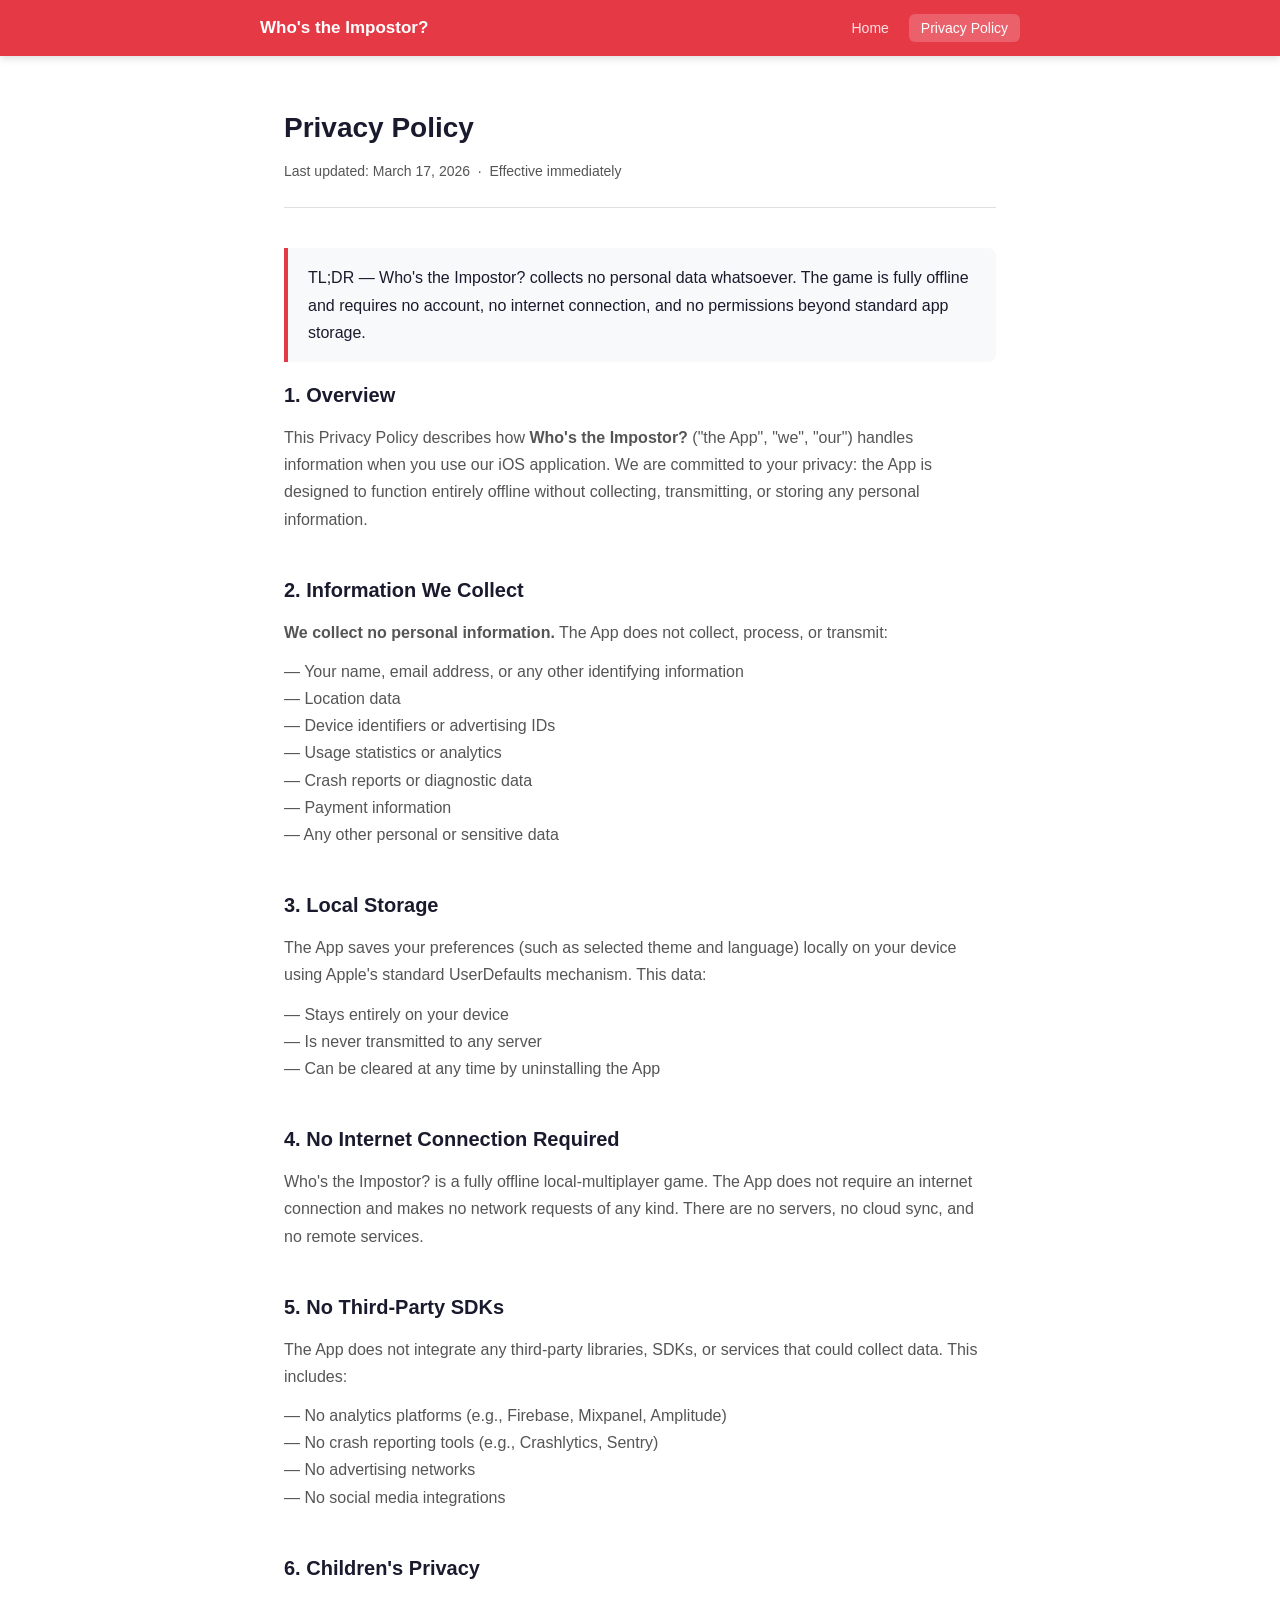
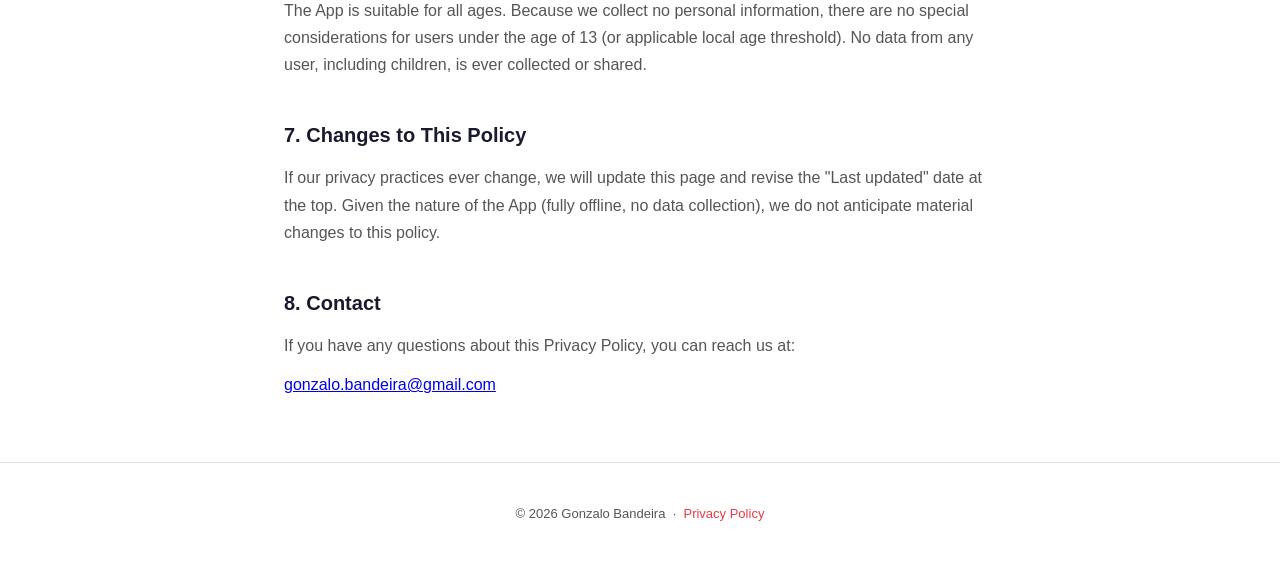
==== docs/privacy.html @ 729ce061 "Add privacy policy page hosted via GitHub Pages Creates docs/ with privacy.html, index.html, and sty" ====
<!DOCTYPE html>
<html lang="en">
<head>
  <meta charset="UTF-8">
  <meta name="viewport" content="width=device-width, initial-scale=1.0">
  <title>Privacy Policy — Who's the Impostor?</title>
  <meta name="description" content="Privacy Policy for Who's the Impostor? — a fully offline party game that collects no personal data.">
  <link rel="stylesheet" href="styles.css">
</head>
<body>

<nav>
  <div class="nav-inner">
    <a href="index.html" class="nav-brand">Who's the Impostor?</a>
    <ul>
      <li><a href="index.html">Home</a></li>
      <li><a href="privacy.html" class="active">Privacy Policy</a></li>
    </ul>
  </div>
</nav>

<main>
  <div class="page-header">
    <h1>Privacy Policy</h1>
    <p class="meta">Last updated: March 17, 2026 &nbsp;·&nbsp; Effective immediately</p>
  </div>

  <div class="highlight-box">
    <p>TL;DR — Who's the Impostor? collects no personal data whatsoever. The game is fully offline and requires no account, no internet connection, and no permissions beyond standard app storage.</p>
  </div>

  <section>
    <h2>1. Overview</h2>
    <p>This Privacy Policy describes how <strong>Who's the Impostor?</strong> ("the App", "we", "our") handles information when you use our iOS application. We are committed to your privacy: the App is designed to function entirely offline without collecting, transmitting, or storing any personal information.</p>
  </section>

  <section>
    <h2>2. Information We Collect</h2>
    <p><strong>We collect no personal information.</strong> The App does not collect, process, or transmit:</p>
    <p>— Your name, email address, or any other identifying information<br>
       — Location data<br>
       — Device identifiers or advertising IDs<br>
       — Usage statistics or analytics<br>
       — Crash reports or diagnostic data<br>
       — Payment information<br>
       — Any other personal or sensitive data</p>
  </section>

  <section>
    <h2>3. Local Storage</h2>
    <p>The App saves your preferences (such as selected theme and language) locally on your device using Apple's standard UserDefaults mechanism. This data:</p>
    <p>— Stays entirely on your device<br>
       — Is never transmitted to any server<br>
       — Can be cleared at any time by uninstalling the App</p>
  </section>

  <section>
    <h2>4. No Internet Connection Required</h2>
    <p>Who's the Impostor? is a fully offline local-multiplayer game. The App does not require an internet connection and makes no network requests of any kind. There are no servers, no cloud sync, and no remote services.</p>
  </section>

  <section>
    <h2>5. No Third-Party SDKs</h2>
    <p>The App does not integrate any third-party libraries, SDKs, or services that could collect data. This includes:</p>
    <p>— No analytics platforms (e.g., Firebase, Mixpanel, Amplitude)<br>
       — No crash reporting tools (e.g., Crashlytics, Sentry)<br>
       — No advertising networks<br>
       — No social media integrations</p>
  </section>

  <section>
    <h2>6. Children's Privacy</h2>
    <p>The App is suitable for all ages. Because we collect no personal information, there are no special considerations for users under the age of 13 (or applicable local age threshold). No data from any user, including children, is ever collected or shared.</p>
  </section>

  <section>
    <h2>7. Changes to This Policy</h2>
    <p>If our privacy practices ever change, we will update this page and revise the "Last updated" date at the top. Given the nature of the App (fully offline, no data collection), we do not anticipate material changes to this policy.</p>
  </section>

  <section>
    <h2>8. Contact</h2>
    <p>If you have any questions about this Privacy Policy, you can reach us at:</p>
    <p><a href="mailto:gonzalo.bandeira@gmail.com">gonzalo.bandeira@gmail.com</a></p>
  </section>
</main>

<footer>
  <p>&copy; 2026 Gonzalo Bandeira &nbsp;·&nbsp; <a href="privacy.html">Privacy Policy</a></p>
</footer>

</body>
</html>
---- docs/styles.css ----
:root {
  --primary: #E63946;
  --primary-dark: #c1121f;
  --text: #1a1a2e;
  --text-muted: #555;
  --bg: #ffffff;
  --bg-secondary: #f8f9fa;
  --border: #e0e0e0;
  --max-width: 760px;
  --font: -apple-system, BlinkMacSystemFont, "Segoe UI", Roboto, Helvetica, Arial, sans-serif;
}

* {
  box-sizing: border-box;
  margin: 0;
  padding: 0;
}

body {
  font-family: var(--font);
  color: var(--text);
  background: var(--bg);
  line-height: 1.7;
  font-size: 16px;
}

/* Navigation */
nav {
  background: var(--primary);
  padding: 0 24px;
  position: sticky;
  top: 0;
  z-index: 100;
  box-shadow: 0 2px 8px rgba(0,0,0,0.15);
}

nav .nav-inner {
  max-width: var(--max-width);
  margin: 0 auto;
  display: flex;
  align-items: center;
  justify-content: space-between;
  height: 56px;
}

nav .nav-brand {
  color: #fff;
  font-weight: 700;
  font-size: 17px;
  text-decoration: none;
}

nav ul {
  list-style: none;
  display: flex;
  gap: 8px;
}

nav ul a {
  color: rgba(255,255,255,0.85);
  text-decoration: none;
  font-size: 14px;
  font-weight: 500;
  padding: 6px 12px;
  border-radius: 6px;
  transition: background 0.15s, color 0.15s;
}

nav ul a:hover,
nav ul a.active {
  background: rgba(255,255,255,0.2);
  color: #fff;
}

/* Layout */
main {
  max-width: var(--max-width);
  margin: 48px auto;
  padding: 0 24px;
}

/* Hero */
.hero {
  text-align: center;
  padding: 64px 0 48px;
  border-bottom: 1px solid var(--border);
  margin-bottom: 48px;
}

.hero .app-icon {
  width: 88px;
  height: 88px;
  border-radius: 20px;
  background: var(--primary);
  display: flex;
  align-items: center;
  justify-content: center;
  margin: 0 auto 24px;
  font-size: 44px;
}

.hero h1 {
  font-size: 32px;
  font-weight: 800;
  color: var(--text);
  margin-bottom: 8px;
}

.hero .subtitle {
  color: var(--text-muted);
  font-size: 17px;
}

/* Cards on index */
.cards {
  display: grid;
  grid-template-columns: repeat(auto-fit, minmax(280px, 1fr));
  gap: 24px;
  margin-top: 40px;
}

.card {
  border: 1px solid var(--border);
  border-radius: 12px;
  padding: 28px;
  text-decoration: none;
  color: var(--text);
  transition: box-shadow 0.15s, border-color 0.15s;
}

.card:hover {
  box-shadow: 0 4px 16px rgba(0,0,0,0.08);
  border-color: var(--primary);
}

.card .card-icon {
  font-size: 32px;
  margin-bottom: 12px;
}

.card h2 {
  font-size: 18px;
  font-weight: 700;
  margin-bottom: 8px;
}

.card p {
  color: var(--text-muted);
  font-size: 14px;
}

/* Page header */
.page-header {
  margin-bottom: 40px;
  padding-bottom: 24px;
  border-bottom: 1px solid var(--border);
}

.page-header h1 {
  font-size: 28px;
  font-weight: 800;
  margin-bottom: 8px;
}

.page-header .meta {
  color: var(--text-muted);
  font-size: 14px;
}

/* Sections */
section {
  margin-bottom: 40px;
}

section h2 {
  font-size: 20px;
  font-weight: 700;
  margin-bottom: 12px;
  color: var(--text);
}

section p {
  color: var(--text-muted);
  margin-bottom: 12px;
}

section p:last-child {
  margin-bottom: 0;
}

/* Highlight box */
.highlight-box {
  background: var(--bg-secondary);
  border-left: 4px solid var(--primary);
  border-radius: 0 8px 8px 0;
  padding: 16px 20px;
  margin: 16px 0;
}

.highlight-box p {
  margin: 0;
  font-weight: 500;
  color: var(--text);
}

/* Footer */
footer {
  text-align: center;
  padding: 40px 24px;
  border-top: 1px solid var(--border);
  color: var(--text-muted);
  font-size: 13px;
  margin-top: 64px;
}

footer a {
  color: var(--primary);
  text-decoration: none;
}

footer a:hover {
  text-decoration: underline;
}

@media (max-width: 600px) {
  .hero h1 { font-size: 26px; }
  nav .nav-brand { font-size: 15px; }
}

@media print {
  nav { display: none; }
  main { margin: 0; }
}
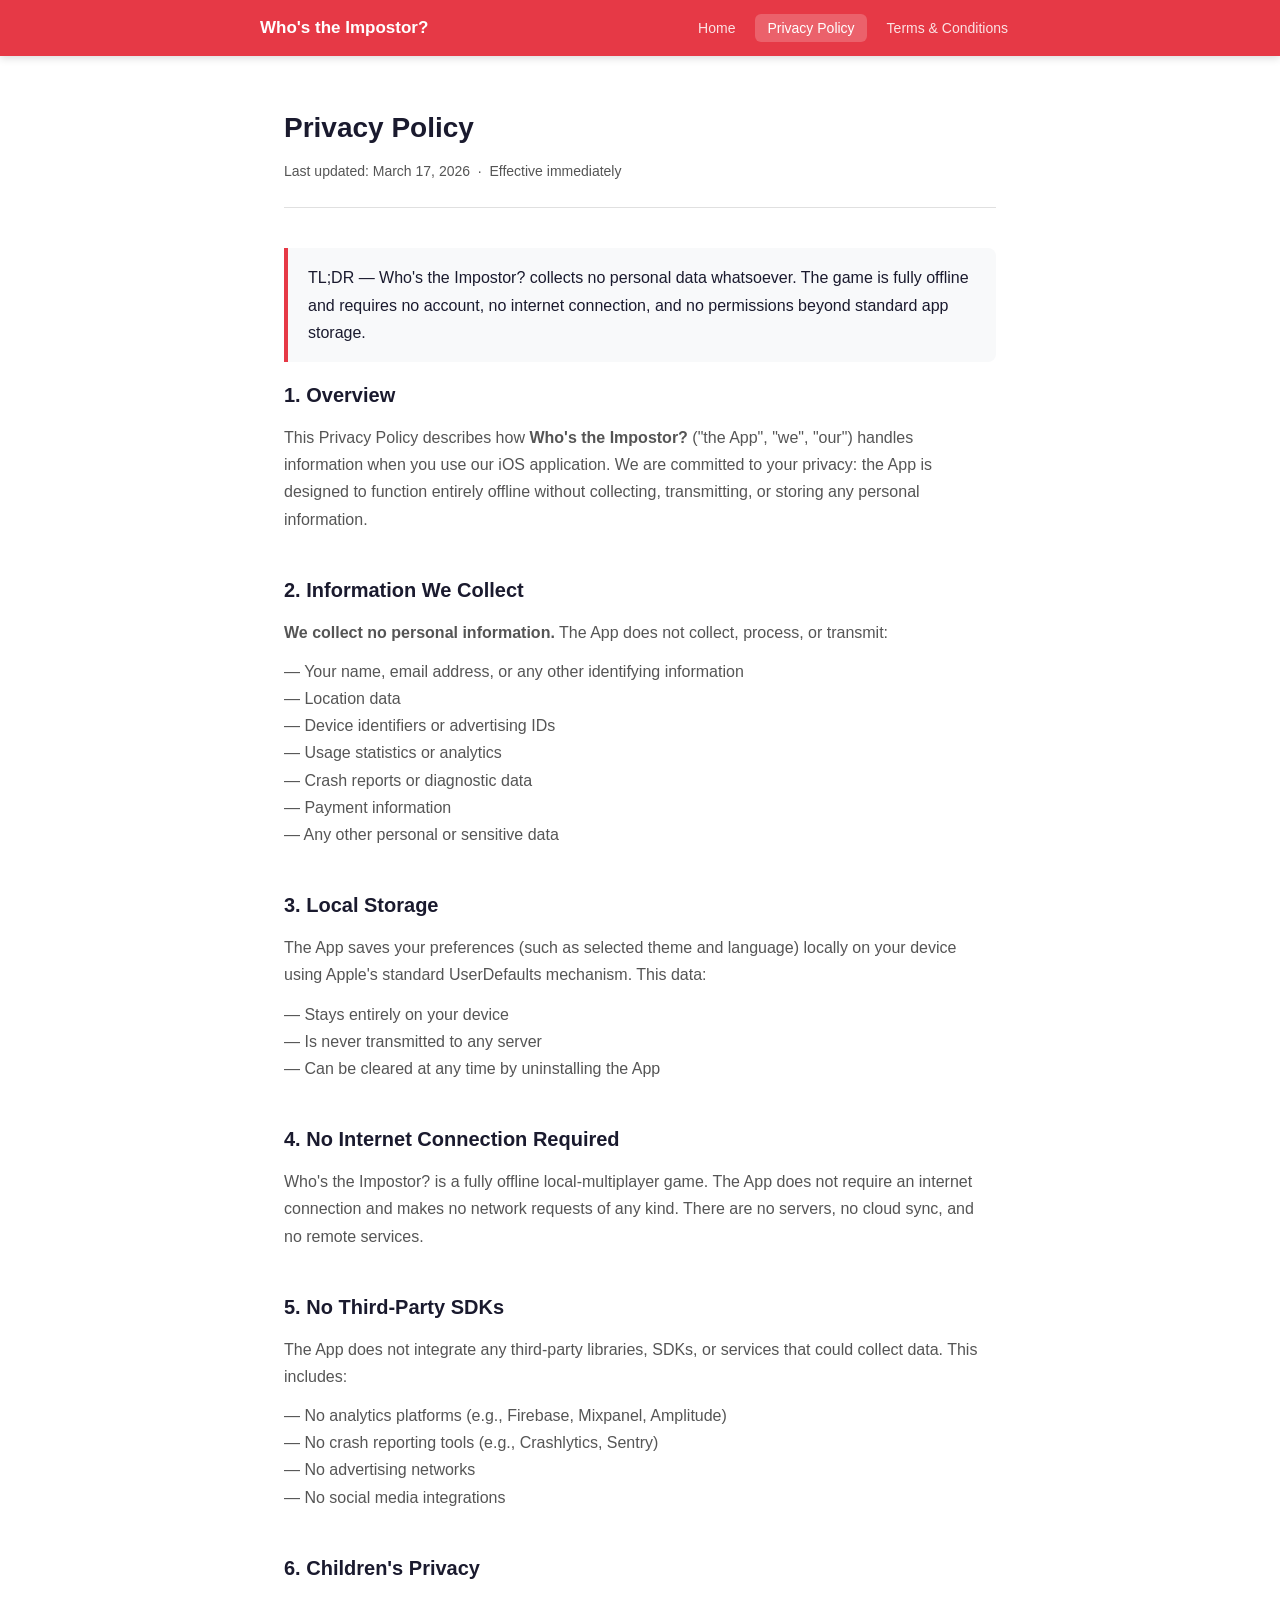
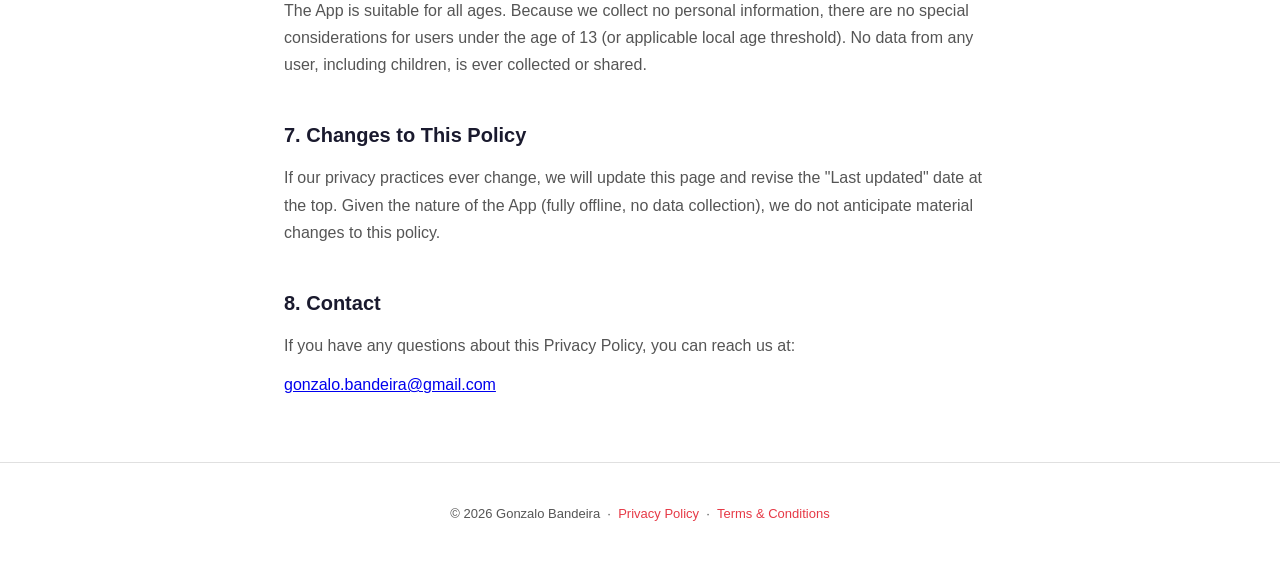
==== commit 55c15909: "feat: add Terms & Conditions link to nav and footer" ====
--- a/docs/privacy.html
+++ b/docs/privacy.html
@@ -6,6 +6,7 @@
   <title>Privacy Policy — Who's the Impostor?</title>
   <meta name="description" content="Privacy Policy for Who's the Impostor? — a fully offline party game that collects no personal data.">
   <link rel="stylesheet" href="styles.css">
+  <link rel="icon" href="icon.png" type="image/png">
 </head>
 <body>
 
@@ -15,6 +16,7 @@
     <ul>
       <li><a href="index.html">Home</a></li>
       <li><a href="privacy.html" class="active">Privacy Policy</a></li>
+      <li><a href="terms.html">Terms &amp; Conditions</a></li>
     </ul>
   </div>
 </nav>
@@ -86,7 +88,7 @@
 </main>
 
 <footer>
-  <p>&copy; 2026 Gonzalo Bandeira &nbsp;·&nbsp; <a href="privacy.html">Privacy Policy</a></p>
+  <p>&copy; 2026 Gonzalo Bandeira &nbsp;·&nbsp; <a href="privacy.html">Privacy Policy</a> &nbsp;·&nbsp; <a href="terms.html">Terms &amp; Conditions</a></p>
 </footer>
 
 </body>
--- a/docs/styles.css
+++ b/docs/styles.css
@@ -91,12 +91,12 @@
   width: 88px;
   height: 88px;
   border-radius: 20px;
-  background: var(--primary);
   display: flex;
   align-items: center;
   justify-content: center;
   margin: 0 auto 24px;
   font-size: 44px;
+  overflow: hidden;
 }
 
 .hero h1 {
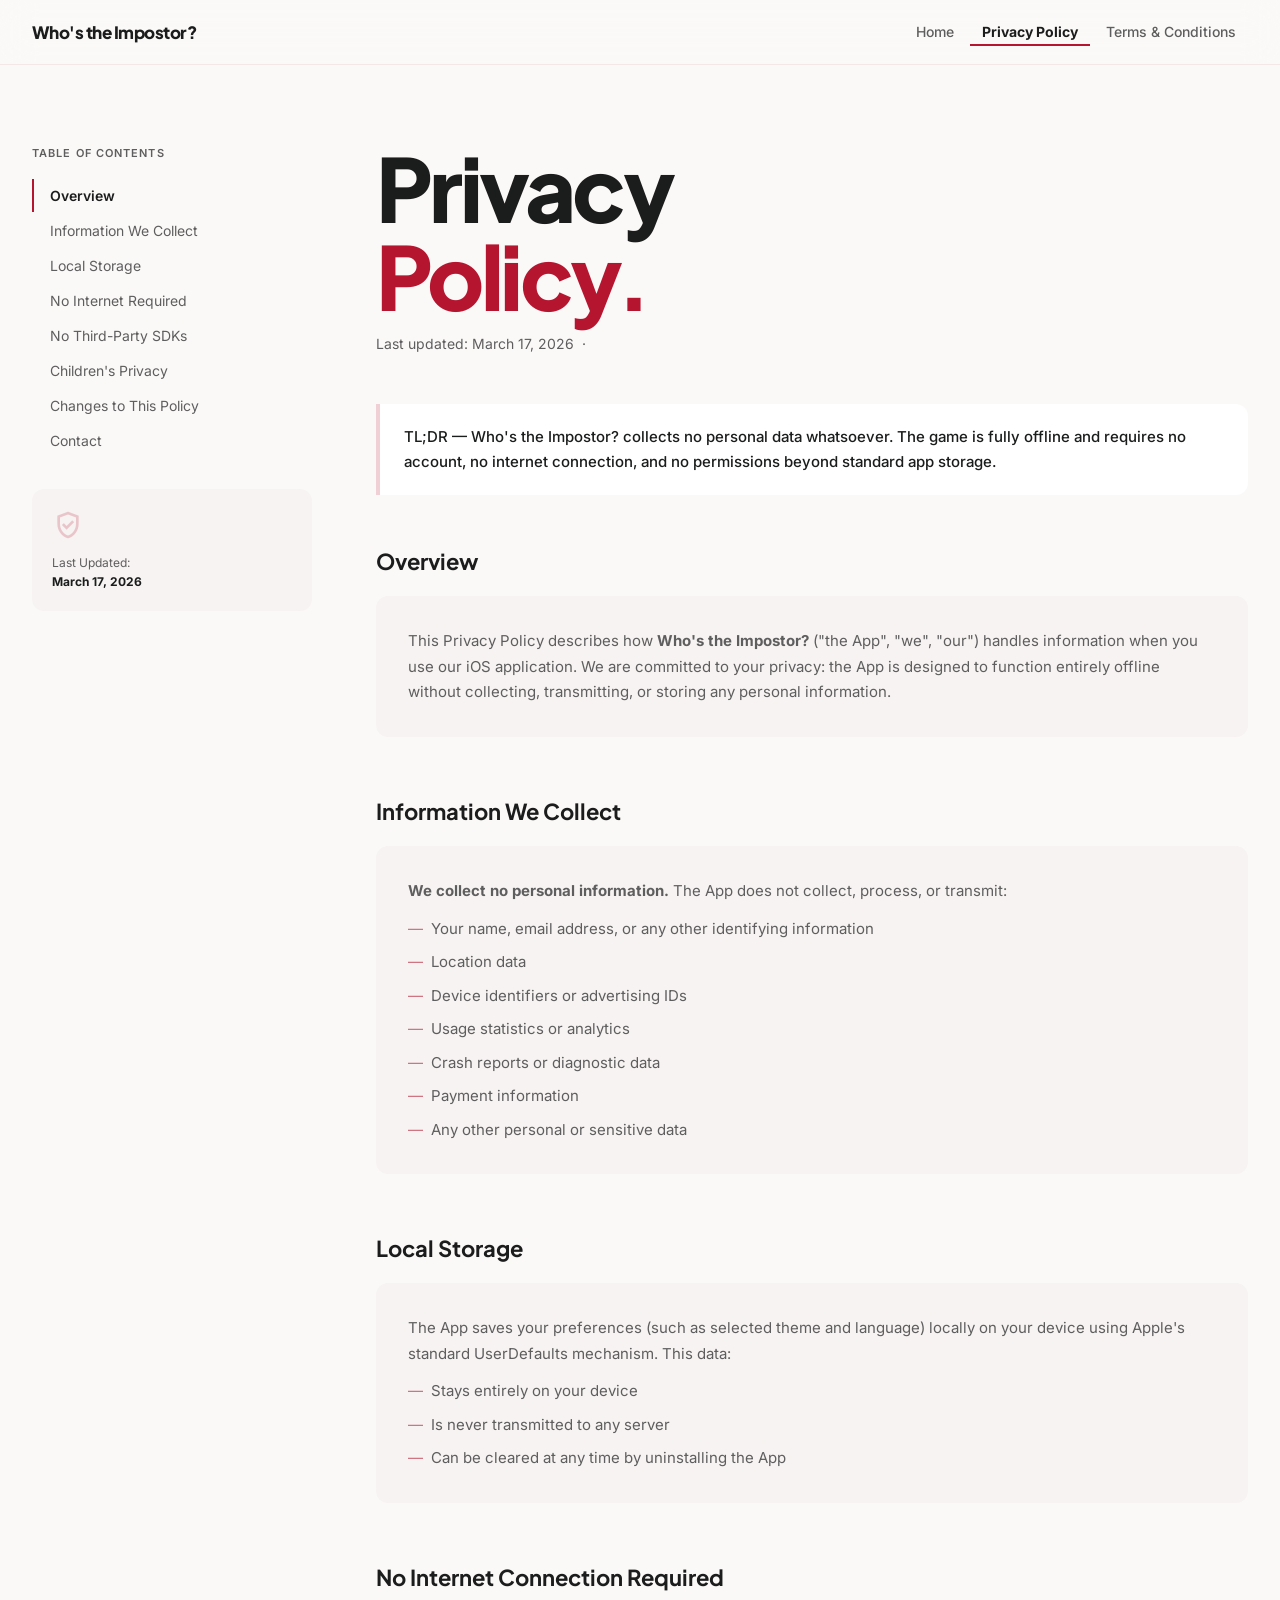
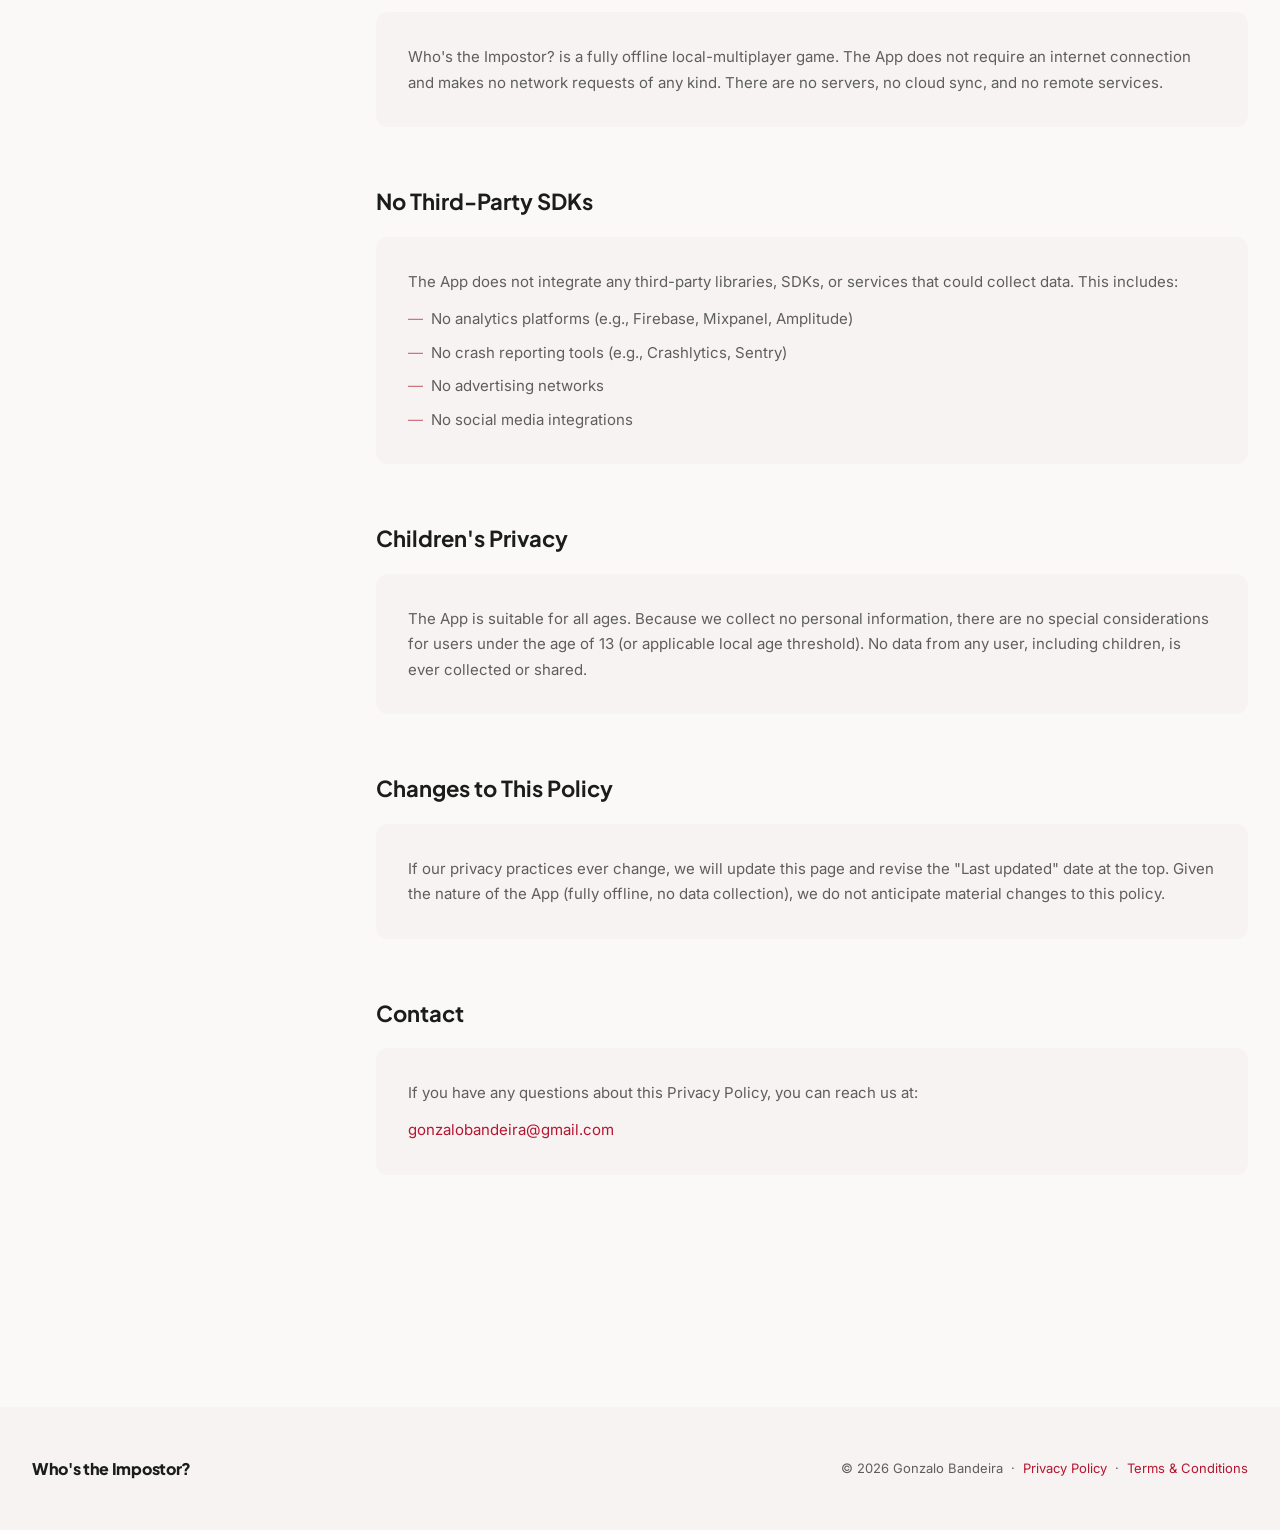
==== commit 81367dde: "Apply Editorial Advocate design system to all pages - Rewrite styles.css with new color palette (pri" ====
--- a/docs/privacy.html
+++ b/docs/privacy.html
@@ -1,95 +1,171 @@
 <!DOCTYPE html>
 <html lang="en">
+
 <head>
   <meta charset="UTF-8">
   <meta name="viewport" content="width=device-width, initial-scale=1.0">
   <title>Privacy Policy — Who's the Impostor?</title>
-  <meta name="description" content="Privacy Policy for Who's the Impostor? — a fully offline party game that collects no personal data.">
+  <meta name="description"
+    content="Privacy Policy for Who's the Impostor? — a fully offline party game that collects no personal data.">
+  <link rel="preconnect" href="https://fonts.googleapis.com">
+  <link rel="preconnect" href="https://fonts.gstatic.com" crossorigin>
+  <link
+    href="https://fonts.googleapis.com/css2?family=Plus+Jakarta+Sans:wght@700;800&family=Inter:wght@400;500;600&display=swap"
+    rel="stylesheet">
+  <link href="https://fonts.googleapis.com/css2?family=Material+Symbols+Outlined:opsz,wght,FILL@24,400,0&display=swap"
+    rel="stylesheet">
   <link rel="stylesheet" href="styles.css">
   <link rel="icon" href="icon.png" type="image/png">
 </head>
+
 <body>
 
-<nav>
-  <div class="nav-inner">
-    <a href="index.html" class="nav-brand">Who's the Impostor?</a>
-    <ul>
-      <li><a href="index.html">Home</a></li>
-      <li><a href="privacy.html" class="active">Privacy Policy</a></li>
-      <li><a href="terms.html">Terms &amp; Conditions</a></li>
-    </ul>
-  </div>
-</nav>
+  <nav class="main-nav">
+    <div class="nav-inner">
+      <a href="index.html" class="nav-brand">Who's the Impostor?</a>
+      <ul>
+        <li><a href="index.html">Home</a></li>
+        <li><a href="privacy.html" class="active">Privacy Policy</a></li>
+        <li><a href="terms.html">Terms &amp; Conditions</a></li>
+      </ul>
+    </div>
+  </nav>
 
-<main>
-  <div class="page-header">
-    <h1>Privacy Policy</h1>
-    <p class="meta">Last updated: March 17, 2026 &nbsp;·&nbsp; Effective immediately</p>
-  </div>
+  <main>
+    <div class="content-grid">
 
-  <div class="highlight-box">
-    <p>TL;DR — Who's the Impostor? collects no personal data whatsoever. The game is fully offline and requires no account, no internet connection, and no permissions beyond standard app storage.</p>
-  </div>
+      <!-- Sidebar TOC -->
+      <aside class="sidebar">
+        <div class="sidebar-sticky">
+          <div class="sidebar-label">Table of Contents</div>
+          <nav class="sidebar-nav">
+            <a href="#overview" class="active">Overview</a>
+            <a href="#information-we-collect">Information We Collect</a>
+            <a href="#local-storage">Local Storage</a>
+            <a href="#no-internet">No Internet Required</a>
+            <a href="#no-third-party-sdks">No Third-Party SDKs</a>
+            <a href="#childrens-privacy">Children's Privacy</a>
+            <a href="#changes">Changes to This Policy</a>
+            <a href="#contact">Contact</a>
+          </nav>
+          <div class="sidebar-info">
+            <span class="material-symbols-outlined">verified_user</span>
+            <p>Last Updated:<br><strong>March 17, 2026</strong></p>
+          </div>
+        </div>
+      </aside>
 
-  <section>
-    <h2>1. Overview</h2>
-    <p>This Privacy Policy describes how <strong>Who's the Impostor?</strong> ("the App", "we", "our") handles information when you use our iOS application. We are committed to your privacy: the App is designed to function entirely offline without collecting, transmitting, or storing any personal information.</p>
-  </section>
+      <!-- Content -->
+      <article>
+        <div class="page-header">
+          <h1 class="editorial-headline">Privacy<br><span class="text-primary">Policy.</span></h1>
+          <p class="meta">Last updated: March 17, 2026 &nbsp;·&nbsp;</p>
+        </div>
 
-  <section>
-    <h2>2. Information We Collect</h2>
-    <p><strong>We collect no personal information.</strong> The App does not collect, process, or transmit:</p>
-    <p>— Your name, email address, or any other identifying information<br>
-       — Location data<br>
-       — Device identifiers or advertising IDs<br>
-       — Usage statistics or analytics<br>
-       — Crash reports or diagnostic data<br>
-       — Payment information<br>
-       — Any other personal or sensitive data</p>
-  </section>
+        <div class="highlight-box">
+          <p>TL;DR — Who's the Impostor? collects no personal data whatsoever. The game is fully offline and requires no
+            account, no internet connection, and no permissions beyond standard app storage.</p>
+        </div>
 
-  <section>
-    <h2>3. Local Storage</h2>
-    <p>The App saves your preferences (such as selected theme and language) locally on your device using Apple's standard UserDefaults mechanism. This data:</p>
-    <p>— Stays entirely on your device<br>
-       — Is never transmitted to any server<br>
-       — Can be cleared at any time by uninstalling the App</p>
-  </section>
+        <section id="overview">
+          <h2>Overview</h2>
+          <div class="legal-card">
+            <p>This Privacy Policy describes how <strong>Who's the Impostor?</strong> ("the App", "we", "our") handles
+              information when you use our iOS application. We are committed to your privacy: the App is designed to
+              function entirely offline without collecting, transmitting, or storing any personal information.</p>
+          </div>
+        </section>
 
-  <section>
-    <h2>4. No Internet Connection Required</h2>
-    <p>Who's the Impostor? is a fully offline local-multiplayer game. The App does not require an internet connection and makes no network requests of any kind. There are no servers, no cloud sync, and no remote services.</p>
-  </section>
+        <section id="information-we-collect">
+          <h2>Information We Collect</h2>
+          <div class="legal-card">
+            <p><strong>We collect no personal information.</strong> The App does not collect, process, or transmit:</p>
+            <ul class="privacy-list">
+              <li>Your name, email address, or any other identifying information</li>
+              <li>Location data</li>
+              <li>Device identifiers or advertising IDs</li>
+              <li>Usage statistics or analytics</li>
+              <li>Crash reports or diagnostic data</li>
+              <li>Payment information</li>
+              <li>Any other personal or sensitive data</li>
+            </ul>
+          </div>
+        </section>
 
-  <section>
-    <h2>5. No Third-Party SDKs</h2>
-    <p>The App does not integrate any third-party libraries, SDKs, or services that could collect data. This includes:</p>
-    <p>— No analytics platforms (e.g., Firebase, Mixpanel, Amplitude)<br>
-       — No crash reporting tools (e.g., Crashlytics, Sentry)<br>
-       — No advertising networks<br>
-       — No social media integrations</p>
-  </section>
+        <section id="local-storage">
+          <h2>Local Storage</h2>
+          <div class="legal-card">
+            <p>The App saves your preferences (such as selected theme and language) locally on your device using Apple's
+              standard UserDefaults mechanism. This data:</p>
+            <ul class="privacy-list">
+              <li>Stays entirely on your device</li>
+              <li>Is never transmitted to any server</li>
+              <li>Can be cleared at any time by uninstalling the App</li>
+            </ul>
+          </div>
+        </section>
 
-  <section>
-    <h2>6. Children's Privacy</h2>
-    <p>The App is suitable for all ages. Because we collect no personal information, there are no special considerations for users under the age of 13 (or applicable local age threshold). No data from any user, including children, is ever collected or shared.</p>
-  </section>
+        <section id="no-internet">
+          <h2>No Internet Connection Required</h2>
+          <div class="legal-card">
+            <p>Who's the Impostor? is a fully offline local-multiplayer game. The App does not require an internet
+              connection and makes no network requests of any kind. There are no servers, no cloud sync, and no remote
+              services.</p>
+          </div>
+        </section>
 
-  <section>
-    <h2>7. Changes to This Policy</h2>
-    <p>If our privacy practices ever change, we will update this page and revise the "Last updated" date at the top. Given the nature of the App (fully offline, no data collection), we do not anticipate material changes to this policy.</p>
-  </section>
+        <section id="no-third-party-sdks">
+          <h2>No Third-Party SDKs</h2>
+          <div class="legal-card">
+            <p>The App does not integrate any third-party libraries, SDKs, or services that could collect data. This
+              includes:</p>
+            <ul class="privacy-list">
+              <li>No analytics platforms (e.g., Firebase, Mixpanel, Amplitude)</li>
+              <li>No crash reporting tools (e.g., Crashlytics, Sentry)</li>
+              <li>No advertising networks</li>
+              <li>No social media integrations</li>
+            </ul>
+          </div>
+        </section>
 
-  <section>
-    <h2>8. Contact</h2>
-    <p>If you have any questions about this Privacy Policy, you can reach us at:</p>
-    <p><a href="mailto:gonzalo.bandeira@gmail.com">gonzalo.bandeira@gmail.com</a></p>
-  </section>
-</main>
+        <section id="childrens-privacy">
+          <h2>Children's Privacy</h2>
+          <div class="legal-card">
+            <p>The App is suitable for all ages. Because we collect no personal information, there are no special
+              considerations for users under the age of 13 (or applicable local age threshold). No data from any user,
+              including children, is ever collected or shared.</p>
+          </div>
+        </section>
 
-<footer>
-  <p>&copy; 2026 Gonzalo Bandeira &nbsp;·&nbsp; <a href="privacy.html">Privacy Policy</a> &nbsp;·&nbsp; <a href="terms.html">Terms &amp; Conditions</a></p>
-</footer>
+        <section id="changes">
+          <h2>Changes to This Policy</h2>
+          <div class="legal-card">
+            <p>If our privacy practices ever change, we will update this page and revise the "Last updated" date at the
+              top. Given the nature of the App (fully offline, no data collection), we do not anticipate material
+              changes to this policy.</p>
+          </div>
+        </section>
+
+        <section id="contact">
+          <h2>Contact</h2>
+          <div class="legal-card">
+            <p>If you have any questions about this Privacy Policy, you can reach us at:</p>
+            <p><a href="mailto:gonzalobandeira@gmail.com">gonzalobandeira@gmail.com</a></p>
+          </div>
+        </section>
+      </article>
+
+    </div>
+  </main>
+
+  <footer>
+    <div class="footer-inner">
+      <span class="footer-brand">Who's the Impostor?</span>
+      <p>&copy; 2026 Gonzalo Bandeira &nbsp;·&nbsp; <a href="privacy.html">Privacy Policy</a> &nbsp;·&nbsp; <a
+          href="terms.html">Terms &amp; Conditions</a></p>
+    </div>
+  </footer>
 
 </body>
-</html>
+
+</html>
--- a/docs/styles.css
+++ b/docs/styles.css
@@ -1,13 +1,17 @@
 :root {
-  --primary: #E63946;
-  --primary-dark: #c1121f;
-  --text: #1a1a2e;
-  --text-muted: #555;
-  --bg: #ffffff;
-  --bg-secondary: #f8f9fa;
-  --border: #e0e0e0;
-  --max-width: 760px;
-  --font: -apple-system, BlinkMacSystemFont, "Segoe UI", Roboto, Helvetica, Arial, sans-serif;
+  --primary: #b61530;
+  --primary-container: #d93446;
+  --surface: #fbf9f8;
+  --surface-container-low: #f6f3f2;
+  --surface-container: #f0eded;
+  --surface-container-lowest: #ffffff;
+  --surface-container-highest: #e4e2e1;
+  --on-surface: #1b1c1c;
+  --secondary: #5f5e5e;
+  --outline-variant: #e3bebd;
+  --font-headline: "Plus Jakarta Sans", system-ui, sans-serif;
+  --font-body: "Inter", system-ui, sans-serif;
+  --max-width: 88rem;
 }
 
 * {
@@ -17,74 +21,107 @@
 }
 
 body {
-  font-family: var(--font);
-  color: var(--text);
-  background: var(--bg);
+  font-family: var(--font-body);
+  color: var(--on-surface);
+  background: var(--surface);
   line-height: 1.7;
   font-size: 16px;
-}
-
-/* Navigation */
-nav {
-  background: var(--primary);
-  padding: 0 24px;
-  position: sticky;
+  padding-top: 5rem;
+}
+
+/* ---- Navigation ---- */
+.main-nav {
+  background: rgba(251, 249, 248, 0.85);
+  backdrop-filter: blur(16px);
+  -webkit-backdrop-filter: blur(16px);
+  border-bottom: 1px solid rgba(227, 190, 189, 0.3);
+  padding: 0 2rem;
+  position: fixed;
   top: 0;
-  z-index: 100;
-  box-shadow: 0 2px 8px rgba(0,0,0,0.15);
-}
-
-nav .nav-inner {
+  left: 0;
+  right: 0;
+  z-index: 50;
+}
+
+.main-nav .nav-inner {
   max-width: var(--max-width);
   margin: 0 auto;
   display: flex;
   align-items: center;
   justify-content: space-between;
-  height: 56px;
-}
-
-nav .nav-brand {
-  color: #fff;
+  height: 4rem;
+}
+
+.main-nav .nav-brand {
+  color: var(--on-surface);
+  font-family: var(--font-headline);
+  font-weight: 800;
+  font-size: 1.0625rem;
+  text-decoration: none;
+  letter-spacing: -0.03em;
+}
+
+.main-nav ul {
+  list-style: none;
+  display: flex;
+  gap: 0.25rem;
+}
+
+.main-nav ul a {
+  color: var(--secondary);
+  text-decoration: none;
+  font-size: 0.875rem;
+  font-weight: 500;
+  padding: 0.375rem 0.75rem;
+  border-radius: 0.375rem;
+  transition: color 0.15s;
+}
+
+.main-nav ul a:hover {
+  color: var(--on-surface);
+}
+
+.main-nav ul a.active {
+  color: var(--on-surface);
   font-weight: 700;
-  font-size: 17px;
-  text-decoration: none;
-}
-
-nav ul {
-  list-style: none;
-  display: flex;
-  gap: 8px;
-}
-
-nav ul a {
-  color: rgba(255,255,255,0.85);
-  text-decoration: none;
-  font-size: 14px;
-  font-weight: 500;
-  padding: 6px 12px;
-  border-radius: 6px;
-  transition: background 0.15s, color 0.15s;
-}
-
-nav ul a:hover,
-nav ul a.active {
-  background: rgba(255,255,255,0.2);
-  color: #fff;
-}
-
-/* Layout */
+  border-bottom: 2px solid var(--primary);
+  border-radius: 0;
+  padding-bottom: 0.25rem;
+}
+
+/* ---- Layout ---- */
 main {
   max-width: var(--max-width);
-  margin: 48px auto;
-  padding: 0 24px;
-}
-
-/* Hero */
+  margin: 0 auto;
+  padding: 4rem 2rem 6rem;
+}
+
+main.index-main {
+  max-width: 52rem;
+}
+
+/* ---- Editorial Headline ---- */
+.editorial-headline {
+  font-family: var(--font-headline);
+  font-size: clamp(3rem, 7vw, 5.5rem);
+  font-weight: 800;
+  letter-spacing: -0.04em;
+  line-height: 1.0;
+  color: var(--on-surface);
+}
+
+.editorial-headline.index-headline {
+  font-size: clamp(2rem, 5vw, 3.5rem);
+}
+
+.text-primary {
+  color: var(--primary);
+}
+
+/* ---- Hero (index.html) ---- */
 .hero {
   text-align: center;
-  padding: 64px 0 48px;
-  border-bottom: 1px solid var(--border);
-  margin-bottom: 48px;
+  padding: 5rem 0 4rem;
 }
 
 .hero .app-icon {
@@ -94,123 +131,298 @@
   display: flex;
   align-items: center;
   justify-content: center;
-  margin: 0 auto 24px;
-  font-size: 44px;
+  margin: 0 auto 1.5rem;
   overflow: hidden;
-}
-
-.hero h1 {
-  font-size: 32px;
-  font-weight: 800;
-  color: var(--text);
-  margin-bottom: 8px;
+  box-shadow: 0 8px 32px rgba(27, 28, 28, 0.06);
 }
 
 .hero .subtitle {
-  color: var(--text-muted);
-  font-size: 17px;
-}
-
-/* Cards on index */
+  color: var(--secondary);
+  font-size: 1.125rem;
+  font-weight: 500;
+  margin-top: 0.75rem;
+}
+
+.hero-lead {
+  max-width: 36rem;
+  margin: 1.5rem auto 0;
+  padding-left: clamp(1rem, 5vw, 3rem);
+  color: var(--secondary);
+  font-size: 1.0625rem;
+  line-height: 1.7;
+}
+
+/* ---- Feature Grid ---- */
+.features {
+  display: grid;
+  grid-template-columns: repeat(auto-fit, minmax(200px, 1fr));
+  gap: 1rem;
+  margin-top: 3rem;
+}
+
+.feature-card {
+  background: var(--surface-container-low);
+  border-radius: 0.75rem;
+  padding: 1.5rem;
+  display: flex;
+  flex-direction: column;
+  gap: 0.75rem;
+}
+
+.feature-card .material-symbols-outlined {
+  font-size: 1.75rem;
+  color: var(--primary);
+  opacity: 0.75;
+}
+
+.feature-card h3 {
+  font-family: var(--font-headline);
+  font-size: 1rem;
+  font-weight: 700;
+  color: var(--on-surface);
+}
+
+.feature-card p {
+  font-size: 0.875rem;
+  color: var(--secondary);
+  line-height: 1.6;
+}
+
+/* ---- Cards (index.html) ---- */
 .cards {
   display: grid;
   grid-template-columns: repeat(auto-fit, minmax(280px, 1fr));
-  gap: 24px;
-  margin-top: 40px;
+  gap: 1.5rem;
+  margin-top: 3rem;
 }
 
 .card {
-  border: 1px solid var(--border);
-  border-radius: 12px;
-  padding: 28px;
-  text-decoration: none;
-  color: var(--text);
-  transition: box-shadow 0.15s, border-color 0.15s;
+  background: var(--surface-container-low);
+  border-radius: 0.75rem;
+  padding: 2rem;
+  text-decoration: none;
+  color: var(--on-surface);
+  transition: background 0.15s;
+  display: flex;
+  flex-direction: column;
+  gap: 0.5rem;
 }
 
 .card:hover {
-  box-shadow: 0 4px 16px rgba(0,0,0,0.08);
-  border-color: var(--primary);
+  background: var(--surface-container);
 }
 
 .card .card-icon {
-  font-size: 32px;
-  margin-bottom: 12px;
+  font-size: 1.75rem;
+  color: var(--primary);
+  opacity: 0.75;
+  margin-bottom: 0.25rem;
 }
 
 .card h2 {
-  font-size: 18px;
+  font-family: var(--font-headline);
+  font-size: 1.125rem;
   font-weight: 700;
-  margin-bottom: 8px;
+  color: var(--on-surface);
 }
 
 .card p {
-  color: var(--text-muted);
-  font-size: 14px;
-}
-
-/* Page header */
+  color: var(--secondary);
+  font-size: 0.875rem;
+  line-height: 1.6;
+}
+
+/* ---- Privacy page grid ---- */
+.content-grid {
+  display: grid;
+  grid-template-columns: 280px 1fr;
+  gap: 4rem;
+}
+
+
+/* ---- Sidebar ---- */
+.sidebar {
+  padding-bottom: 2rem;
+}
+
+.sidebar-sticky {
+  position: sticky;
+  top: 5.5rem;
+}
+
+.sidebar-label {
+  font-size: 0.6875rem;
+  font-weight: 600;
+  letter-spacing: 0.1em;
+  text-transform: uppercase;
+  color: var(--secondary);
+  margin-bottom: 1rem;
+}
+
+.sidebar-nav {
+  display: flex;
+  flex-direction: column;
+  gap: 0.125rem;
+}
+
+.sidebar-nav a {
+  display: block;
+  padding: 0.375rem 0 0.375rem 1rem;
+  border-left: 2px solid transparent;
+  color: var(--secondary);
+  text-decoration: none;
+  font-size: 0.875rem;
+  line-height: 1.5;
+  transition: color 0.15s, border-color 0.15s;
+  overflow-wrap: break-word;
+}
+
+.sidebar-nav a:hover {
+  color: var(--on-surface);
+  border-left-color: var(--surface-container-highest);
+}
+
+.sidebar-nav a.active {
+  color: var(--on-surface);
+  font-weight: 600;
+  border-left-color: var(--primary);
+}
+
+.sidebar-info {
+  margin-top: 2rem;
+  background: var(--surface-container-low);
+  border-radius: 0.75rem;
+  padding: 1.25rem;
+}
+
+.sidebar-info .material-symbols-outlined {
+  font-size: 2rem;
+  color: var(--primary);
+  opacity: 0.2;
+  display: block;
+  margin-bottom: 0.75rem;
+}
+
+.sidebar-info p {
+  font-size: 0.75rem;
+  color: var(--secondary);
+  line-height: 1.6;
+}
+
+.sidebar-info strong {
+  color: var(--on-surface);
+}
+
+/* ---- Page header (privacy.html) ---- */
 .page-header {
-  margin-bottom: 40px;
-  padding-bottom: 24px;
-  border-bottom: 1px solid var(--border);
-}
-
-.page-header h1 {
-  font-size: 28px;
-  font-weight: 800;
-  margin-bottom: 8px;
+  margin-bottom: 3rem;
 }
 
 .page-header .meta {
-  color: var(--text-muted);
-  font-size: 14px;
-}
-
-/* Sections */
+  color: var(--secondary);
+  font-size: 0.875rem;
+  margin-top: 0.75rem;
+}
+
+/* ---- Highlight box (TL;DR) ---- */
+.highlight-box {
+  background: var(--surface-container-lowest);
+  border-left: 4px solid rgba(182, 21, 48, 0.2);
+  border-radius: 0 0.75rem 0.75rem 0;
+  padding: 1.25rem 1.5rem;
+  margin-bottom: 3rem;
+}
+
+.highlight-box p {
+  font-weight: 500;
+  color: var(--on-surface);
+  font-size: 0.9375rem;
+  line-height: 1.7;
+}
+
+/* ---- Legal cards (privacy sections) ---- */
+.legal-card {
+  background: var(--surface-container-low);
+  border-radius: 0.75rem;
+  padding: 2rem;
+}
+
 section {
-  margin-bottom: 40px;
+  margin-bottom: 3.5rem;
 }
 
 section h2 {
-  font-size: 20px;
+  font-family: var(--font-headline);
+  font-size: 1.375rem;
   font-weight: 700;
-  margin-bottom: 12px;
-  color: var(--text);
+  color: var(--on-surface);
+  margin-bottom: 1rem;
 }
 
 section p {
-  color: var(--text-muted);
-  margin-bottom: 12px;
+  color: var(--secondary);
+  font-size: 0.9375rem;
+  line-height: 1.7;
+  margin-bottom: 0.75rem;
 }
 
 section p:last-child {
   margin-bottom: 0;
 }
 
-/* Highlight box */
-.highlight-box {
-  background: var(--bg-secondary);
-  border-left: 4px solid var(--primary);
-  border-radius: 0 8px 8px 0;
-  padding: 16px 20px;
-  margin: 16px 0;
-}
-
-.highlight-box p {
-  margin: 0;
-  font-weight: 500;
-  color: var(--text);
-}
-
-/* Footer */
+section a {
+  color: var(--primary);
+  text-decoration: none;
+}
+
+section a:hover {
+  text-decoration: underline;
+}
+
+/* ---- Privacy list ---- */
+.privacy-list {
+  list-style: none;
+  padding: 0;
+  display: flex;
+  flex-direction: column;
+  gap: 0.5rem;
+  color: var(--secondary);
+  font-size: 0.9375rem;
+  line-height: 1.7;
+}
+
+.privacy-list li::before {
+  content: "—";
+  color: var(--primary);
+  margin-right: 0.5rem;
+  opacity: 0.6;
+}
+
+/* ---- Footer ---- */
 footer {
-  text-align: center;
-  padding: 40px 24px;
-  border-top: 1px solid var(--border);
-  color: var(--text-muted);
-  font-size: 13px;
-  margin-top: 64px;
+  background: var(--surface-container-low);
+  padding: 3rem 2rem;
+  color: var(--secondary);
+  font-size: 0.8125rem;
+  margin-top: 5rem;
+}
+
+footer .footer-inner {
+  max-width: var(--max-width);
+  margin: 0 auto;
+  display: flex;
+  align-items: center;
+  justify-content: space-between;
+  gap: 1rem;
+  flex-wrap: wrap;
+}
+
+footer .footer-brand {
+  font-family: var(--font-headline);
+  font-weight: 800;
+  font-size: 1rem;
+  color: var(--on-surface);
+  letter-spacing: -0.02em;
 }
 
 footer a {
@@ -222,12 +434,44 @@
   text-decoration: underline;
 }
 
+/* ---- Material Symbols utility ---- */
+.material-symbols-outlined {
+  font-variation-settings: 'FILL' 0, 'wght' 400, 'GRAD' 0, 'opsz' 24;
+  vertical-align: middle;
+  user-select: none;
+}
+
+/* ---- Responsive ---- */
+@media (max-width: 768px) {
+  .content-grid {
+    grid-template-columns: 1fr;
+  }
+  .sidebar {
+    display: none;
+  }
+  .features {
+    grid-template-columns: 1fr;
+  }
+}
+
 @media (max-width: 600px) {
-  .hero h1 { font-size: 26px; }
-  nav .nav-brand { font-size: 15px; }
+  main {
+    padding: 2.5rem 1.25rem 4rem;
+  }
+  .legal-card {
+    padding: 1.25rem;
+  }
+  .hero {
+    padding: 3rem 0 2.5rem;
+  }
+  footer .footer-inner {
+    flex-direction: column;
+    text-align: center;
+  }
 }
 
 @media print {
   nav { display: none; }
+  body { padding-top: 0; }
   main { margin: 0; }
 }
